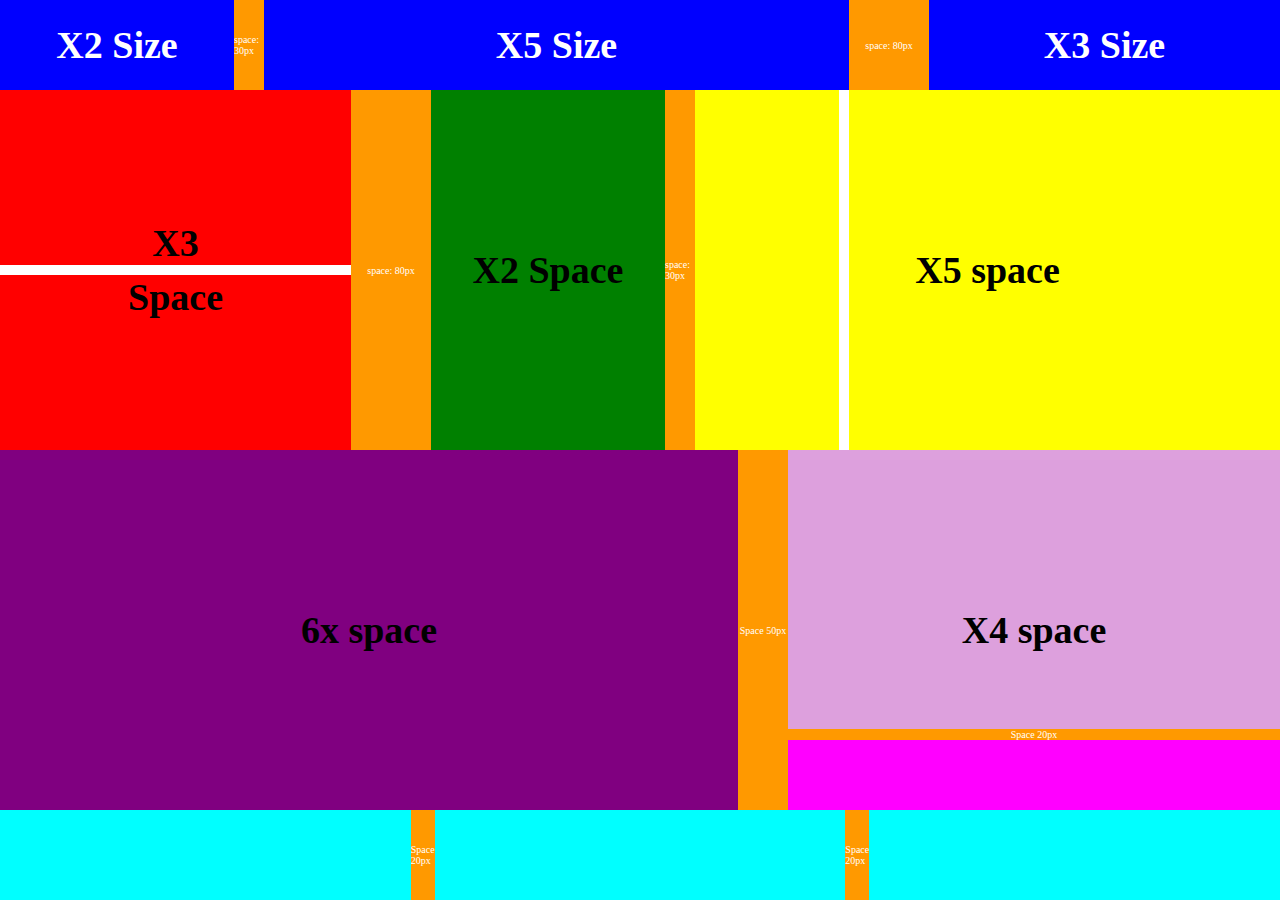
==== index.html @ 56f4979d "made html more readable by indenting child tags (they used to be on a single line)" ====
<!DOCTYPE html>
<html lang="en">
  <head>
    <meta charset="UTF-8" />
    <meta name="viewport" content="width=device-width, initial-scale=1.0" />
    <link rel="stylesheet" href="./assets/css/styles.css" />
    <title>Flex Box | Hard</title>
  </head>
  <body>
    <header>
      <div class="x2">
        <h2>X2 Size</h2>
      </div>
      <div class="space30">
        <p>space: 30px</p>
      </div>
      <div class="x5">
        <h2>X5 Size</h2>
      </div>
      <div class="space80">space: 80px</div>
      <div class="x3">
        <h2>X3 Size</h2>
      </div>
    </header>
    <main>
      <div class="first-row">
        <div class="red">
          <div class="text-end">
            <h2>X3</h2>
          </div>
          <div class="text-top">
            <h2>Space</h2>
          </div>
        </div>
        <div class="space80">space: 80px</div>
        <div class="green">
          <h2>X2 Space</h2>
        </div>
        <div class="space30">space: 30px</div>
        <div class="yellow">
          <div class="yellow-1"></div>
          <h2 style="position: absolute">X5 space</h2>
          <div class="yellow-2"></div>
        </div>
      </div>
      <div class="second-row">
        <div class="purple">
          <h2>6x space</h2>
        </div>
        <div class="space50">Space 50px</div>
        <div class="purple-pink">
          <h2 style="position: absolute">X4 space</h2>
          <div class="pink"></div>
          <div class="space20">Space 20px</div>
          <div class="purple1"></div>
        </div>
      </div>
    </main>
    <footer>
      <div class="footer"></div>
      <div class="space20">Space 20px</div>
      <div class="footer"></div>
      <div class="space20">Space 20px</div>
      <div class="footer"></div>
    </footer>
  </body>
</html>
---- assets/css/styles.css ----
* {
  padding: 0;
  margin: 0;
}

html,
body {
  margin: 0;
}

header {
  display: flex;
  align-items: center;
  justify-content: center;
  height: 10vh;
  background-color: blue;
}
h2 {
  font-size: 38px;
}
header > .space30,
header > .space80 {
  height: 10vh;
}
.space20 {
  width: 30px;
}
.space30 {
  width: 30px;
}
.space50 {
  width: 50px;
}
.space80 {
  width: 80px;
}

.purple-pink > .space20 {
  width: 100%;
}

.space20,
.space50,
.space30,
.space80 {
  color: white;
  background-color: rgb(255, 153, 0);
  display: flex;
  align-items: center;
  justify-content: center;
  font-size: 10px;
}

.x2 {
  flex: 2;
}

.x5 {
  flex: 5;
}
.x3 {
  flex: 3;
}

.x2,
.x5,
.x3 {
  background-color: blue;
  color: white;
  display: flex;
  align-items: center;
  justify-content: center;
}

main {
  display: flex;
  flex-direction: column;
}

.first-row {
  display: flex;
  flex-direction: row;
  height: 40vh;
}

.red {
  flex: 3;
  display: flex;
  flex-direction: column;
  gap: 10px;
}

.text-end {
  flex: 1;
  display: flex;
  background-color: red;
  justify-content: center;
  align-items: end;
}

.text-top {
  flex: 1;
  justify-content: center;
  display: flex;
  background-color: red;
}

.green {
  flex: 2;
  display: flex;
  justify-content: center;
  align-items: center;
  background-color: green;
}

.yellow {
  flex: 5;
  display: flex;
  justify-content: center;
  align-items: center;
  gap: 10px;
}

.yellow-1 {
  flex: 1;
  background-color: yellow;
  height: 100%;
}
.yellow-2 {
  flex: 3;
  display: flex;
  align-items: center;
  background-color: yellow;
  height: 100%;
}

.yellow-2 > h2 {
  margin-left: 50px;
}

.second-row {
  display: flex;
  flex-direction: row;
  height: 40vh;
}

.purple {
  flex: 6;
  display: flex;
  justify-content: center;
  align-items: center;
  background-color: purple;
}

.purple-pink {
  flex: 4;
  display: flex;
  justify-content: center;
  align-items: center;
  flex-direction: column;
}
.pink {
  flex: 4;
  display: flex;
  justify-content: center;
  align-items: center;
  background-color: plum;
  width: 100%;
}

.purple1 {
  flex: 1;
  background-color: rgb(255, 0, 255);
  width: 100%;
}

footer {
  display: flex;
  justify-content: space-between;
  height: 10vh;
}

.footer {
  background-color: aqua;
  height: 100%;
  width: 100%;
}
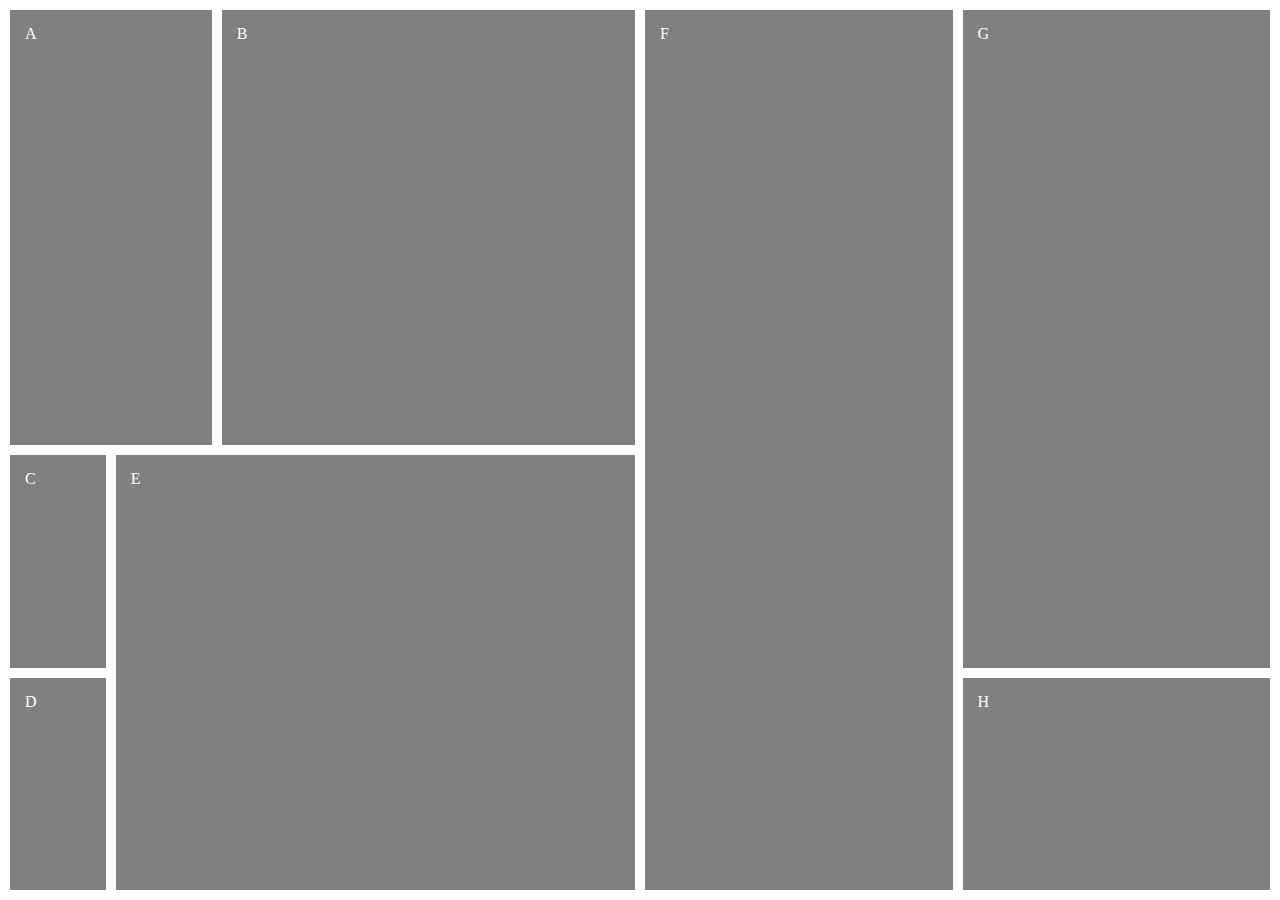
==== commit f917f793: "Easy grid(flexbox medium) assignment (lecture 7)" ====
--- a/index.html
+++ b/index.html
@@ -2,66 +2,22 @@
 <html lang="en">
   <head>
     <meta charset="UTF-8" />
+    <meta http-equiv="X-UA-Compatible" content="IE=edge" />
     <meta name="viewport" content="width=device-width, initial-scale=1.0" />
     <link rel="stylesheet" href="./assets/css/styles.css" />
-    <title>Flex Box | Hard</title>
+    <title>Lecture 7 - Grid</title>
   </head>
   <body>
-    <header>
-      <div class="x2">
-        <h2>X2 Size</h2>
-      </div>
-      <div class="space30">
-        <p>space: 30px</p>
-      </div>
-      <div class="x5">
-        <h2>X5 Size</h2>
-      </div>
-      <div class="space80">space: 80px</div>
-      <div class="x3">
-        <h2>X3 Size</h2>
-      </div>
-    </header>
     <main>
-      <div class="first-row">
-        <div class="red">
-          <div class="text-end">
-            <h2>X3</h2>
-          </div>
-          <div class="text-top">
-            <h2>Space</h2>
-          </div>
-        </div>
-        <div class="space80">space: 80px</div>
-        <div class="green">
-          <h2>X2 Space</h2>
-        </div>
-        <div class="space30">space: 30px</div>
-        <div class="yellow">
-          <div class="yellow-1"></div>
-          <h2 style="position: absolute">X5 space</h2>
-          <div class="yellow-2"></div>
-        </div>
-      </div>
-      <div class="second-row">
-        <div class="purple">
-          <h2>6x space</h2>
-        </div>
-        <div class="space50">Space 50px</div>
-        <div class="purple-pink">
-          <h2 style="position: absolute">X4 space</h2>
-          <div class="pink"></div>
-          <div class="space20">Space 20px</div>
-          <div class="purple1"></div>
-        </div>
-      </div>
+      <div class="grid_item a">A</div>
+      <div class="grid_item b">B</div>
+      <div class="grid_item c">C</div>
+      <div class="grid_item d">D</div>
+      <div class="grid_item e">E</div>
+      <div class="grid_item f">F</div>
+      <div class="grid_item g">G</div>
+      <div class="grid_item h">H</div>
     </main>
-    <footer>
-      <div class="footer"></div>
-      <div class="space20">Space 20px</div>
-      <div class="footer"></div>
-      <div class="space20">Space 20px</div>
-      <div class="footer"></div>
-    </footer>
+    <footer></footer>
   </body>
 </html>
--- a/assets/css/styles.css
+++ b/assets/css/styles.css
@@ -1,187 +1,50 @@
 * {
+  margin: 0;
   padding: 0;
-  margin: 0;
-}
-
-html,
-body {
-  margin: 0;
-}
-
-header {
-  display: flex;
-  align-items: center;
-  justify-content: center;
-  height: 10vh;
-  background-color: blue;
-}
-h2 {
-  font-size: 38px;
-}
-header > .space30,
-header > .space80 {
-  height: 10vh;
-}
-.space20 {
-  width: 30px;
-}
-.space30 {
-  width: 30px;
-}
-.space50 {
-  width: 50px;
-}
-.space80 {
-  width: 80px;
-}
-
-.purple-pink > .space20 {
-  width: 100%;
-}
-
-.space20,
-.space50,
-.space30,
-.space80 {
-  color: white;
-  background-color: rgb(255, 153, 0);
-  display: flex;
-  align-items: center;
-  justify-content: center;
-  font-size: 10px;
-}
-
-.x2 {
-  flex: 2;
-}
-
-.x5 {
-  flex: 5;
-}
-.x3 {
-  flex: 3;
-}
-
-.x2,
-.x5,
-.x3 {
-  background-color: blue;
-  color: white;
-  display: flex;
-  align-items: center;
-  justify-content: center;
+  box-sizing: border-box;
 }
 
 main {
-  display: flex;
-  flex-direction: column;
+  padding: 10px;
+  width: 100%;
+  height: 100vh;
+  display: grid;
+  grid-template-columns: repeat(12, 1fr);
+  grid-template-rows: repeat(4, 1fr);
+  gap: 10px;
+}
+.grid_item {
+  background-color: grey;
+  color: white;
+  padding: 15px;
 }
 
-.first-row {
-  display: flex;
-  flex-direction: row;
-  height: 40vh;
+.a {
+  grid-column: 1 / 3;
+  grid-row: 1 / 3;
 }
-
-.red {
-  flex: 3;
-  display: flex;
-  flex-direction: column;
-  gap: 10px;
+.b {
+  grid-column: 3 / 7;
+  grid-row: 1 / 3;
 }
-
-.text-end {
-  flex: 1;
-  display: flex;
-  background-color: red;
-  justify-content: center;
-  align-items: end;
+.c {
+  grid-column: 1/ 2;
 }
-
-.text-top {
-  flex: 1;
-  justify-content: center;
-  display: flex;
-  background-color: red;
+.d {
+  grid-column: 1 / 2;
 }
-
-.green {
-  flex: 2;
-  display: flex;
-  justify-content: center;
-  align-items: center;
-  background-color: green;
+.e {
+  grid-column: 2 / 7;
+  grid-row: 3 / 5;
 }
-
-.yellow {
-  flex: 5;
-  display: flex;
-  justify-content: center;
-  align-items: center;
-  gap: 10px;
+.f {
+  grid-column: 7 / 10;
+  grid-row: 1 / 5;
 }
-
-.yellow-1 {
-  flex: 1;
-  background-color: yellow;
-  height: 100%;
+.g {
+  grid-column: 10 / 13;
+  grid-row: 1 / 4;
 }
-.yellow-2 {
-  flex: 3;
-  display: flex;
-  align-items: center;
-  background-color: yellow;
-  height: 100%;
+.h {
+  grid-column: 10 / 13;
 }
-
-.yellow-2 > h2 {
-  margin-left: 50px;
-}
-
-.second-row {
-  display: flex;
-  flex-direction: row;
-  height: 40vh;
-}
-
-.purple {
-  flex: 6;
-  display: flex;
-  justify-content: center;
-  align-items: center;
-  background-color: purple;
-}
-
-.purple-pink {
-  flex: 4;
-  display: flex;
-  justify-content: center;
-  align-items: center;
-  flex-direction: column;
-}
-.pink {
-  flex: 4;
-  display: flex;
-  justify-content: center;
-  align-items: center;
-  background-color: plum;
-  width: 100%;
-}
-
-.purple1 {
-  flex: 1;
-  background-color: rgb(255, 0, 255);
-  width: 100%;
-}
-
-footer {
-  display: flex;
-  justify-content: space-between;
-  height: 10vh;
-}
-
-.footer {
-  background-color: aqua;
-  height: 100%;
-  width: 100%;
-}
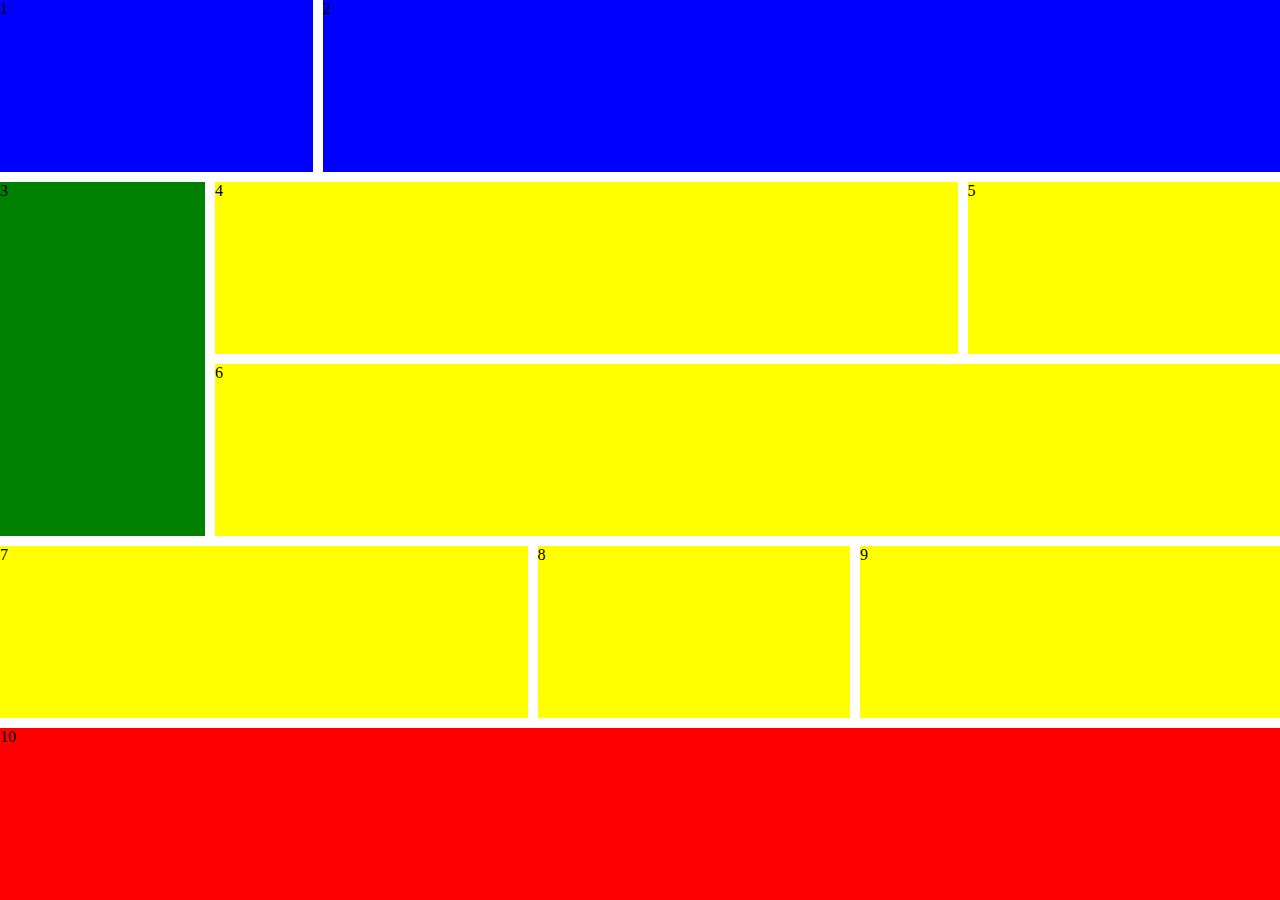
==== commit 79e55689: "Class work with grid and responsive design" ====
--- a/index.html
+++ b/index.html
@@ -2,22 +2,20 @@
 <html lang="en">
   <head>
     <meta charset="UTF-8" />
-    <meta http-equiv="X-UA-Compatible" content="IE=edge" />
     <meta name="viewport" content="width=device-width, initial-scale=1.0" />
-    <link rel="stylesheet" href="./assets/css/styles.css" />
-    <title>Lecture 7 - Grid</title>
+    <link rel="stylesheet" href="./assets/styles/styles.css" />
+    <title>Responsive Grid</title>
   </head>
   <body>
-    <main>
-      <div class="grid_item a">A</div>
-      <div class="grid_item b">B</div>
-      <div class="grid_item c">C</div>
-      <div class="grid_item d">D</div>
-      <div class="grid_item e">E</div>
-      <div class="grid_item f">F</div>
-      <div class="grid_item g">G</div>
-      <div class="grid_item h">H</div>
-    </main>
-    <footer></footer>
+    <div class="a">1</div>
+    <div class="b">2</div>
+    <div class="c">3</div>
+    <div class="d">4</div>
+    <div class="e">5</div>
+    <div class="f">6</div>
+    <div class="g">7</div>
+    <div class="h">8</div>
+    <div class="i">9</div>
+    <div class="j">10</div>
   </body>
 </html>
--- a/assets/styles/styles.css
+++ b/assets/styles/styles.css
@@ -0,0 +1,114 @@
+* {
+  margin: 0;
+  box-sizing: border-box;
+}
+
+body {
+  height: 100vh;
+  display: grid;
+  grid-template-columns: repeat(12, 1fr);
+  grid-template-rows: repeat(5, 1fr);
+  gap: 10px;
+}
+
+.a {
+  background-color: blue;
+  grid-column: 1/4;
+}
+
+.b {
+  background-color: blue;
+  grid-column: 4/13;
+}
+
+.c {
+  background-color: green;
+  grid-column: 1/3;
+  grid-row: 2/4;
+}
+
+.d {
+  background-color: yellow;
+  grid-column: 3/10;
+}
+
+.e {
+  background-color: yellow;
+  grid-column: 10/13;
+}
+
+.f {
+  background-color: yellow;
+  grid-column: 3/13;
+}
+
+.g {
+  background-color: yellow;
+  grid-column: 1/6;
+}
+
+.h {
+  background-color: yellow;
+  grid-column: 6/9;
+}
+
+.i {
+  background-color: yellow;
+  grid-column: 9/13;
+}
+.j {
+  background-color: red;
+  grid-column: 1/13;
+}
+
+@media screen and (max-width: 800px) {
+  body {
+    grid-template-rows: repeat(7, 1fr);
+  }
+
+  .d {
+    grid-column: 3/13;
+  }
+  .e {
+    grid-column: 3/13;
+  }
+  .f {
+    grid-column: 1/13;
+  }
+  .g {
+    grid-column: 1/13;
+  }
+  .h {
+    grid-column: 1/7;
+  }
+  .i {
+    grid-column: 7/13;
+  }
+}
+
+@media screen and (max-width: 600px) {
+  body {
+    grid-template-rows: repeat(8, 1fr);
+  }
+  .c {
+    display: none;
+  }
+  .d {
+    grid-column: 1/13;
+  }
+  .e {
+    grid-column: 1/13;
+  }
+  .f {
+    grid-column: 1/13;
+  }
+  .g {
+    grid-column: 1/13;
+  }
+  .h {
+    grid-column: 1/13;
+  }
+  .i {
+    grid-column: 1/13;
+  }
+}
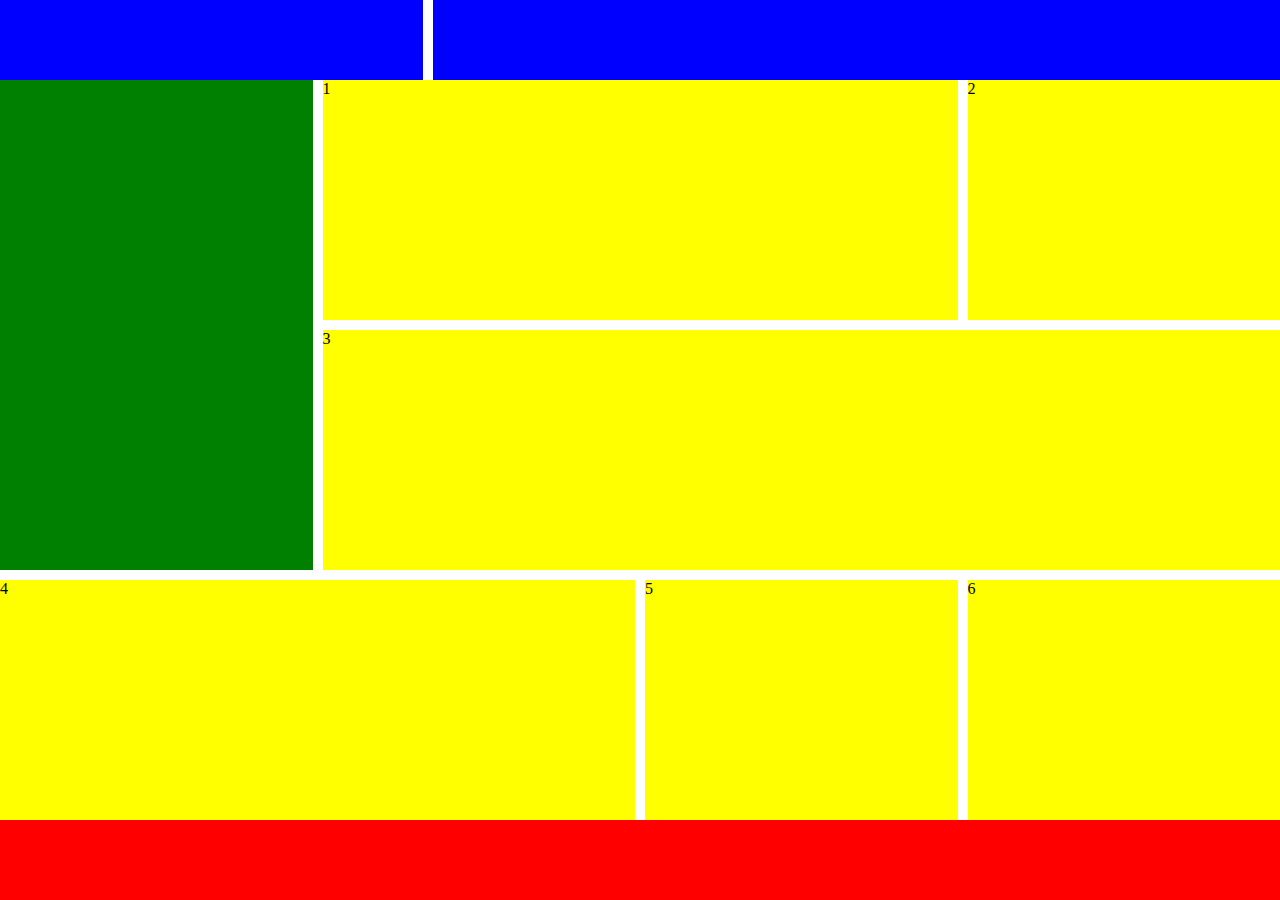
==== commit 4c3bfc49: "Grid responsive lecture with classmates" ====
--- a/index.html
+++ b/index.html
@@ -3,19 +3,23 @@
   <head>
     <meta charset="UTF-8" />
     <meta name="viewport" content="width=device-width, initial-scale=1.0" />
-    <link rel="stylesheet" href="./assets/styles/styles.css" />
-    <title>Responsive Grid</title>
+    <link rel="stylesheet" href="styles.css" />
+    <title>Document</title>
   </head>
   <body>
-    <div class="a">1</div>
-    <div class="b">2</div>
-    <div class="c">3</div>
-    <div class="d">4</div>
-    <div class="e">5</div>
-    <div class="f">6</div>
-    <div class="g">7</div>
-    <div class="h">8</div>
-    <div class="i">9</div>
-    <div class="j">10</div>
+    <header>
+      <div class="b1"></div>
+      <div class="b2"></div>
+    </header>
+    <main>
+      <aside></aside>
+      <div class="yellow1">1</div>
+      <div class="yellow2">2</div>
+      <div class="yellow3">3</div>
+      <div class="yellow4">4</div>
+      <div class="yellow5">5</div>
+      <div class="yellow6">6</div>
+    </main>
+    <footer></footer>
   </body>
 </html>
--- a/styles.css
+++ b/styles.css
@@ -0,0 +1,125 @@
+* {
+  margin: 0;
+  padding: 0;
+}
+
+header {
+  display: flex;
+  height: 80px;
+  gap: 10px;
+}
+
+.b1 {
+  background-color: blue;
+  flex: 1;
+}
+
+.b2 {
+  background-color: blue;
+  flex: 2;
+}
+
+main {
+  display: grid;
+  grid-template-columns: repeat(12, 1fr);
+  grid-template-rows: 1fr 1fr 1fr;
+  height: calc(100vh - 160px);
+  gap: 10px;
+}
+
+aside {
+  background-color: green;
+  grid-row: 1/3;
+  grid-column: 1/4;
+}
+
+.yellow1 {
+  background-color: yellow;
+  grid-column: 4/10;
+}
+
+.yellow2 {
+  background-color: yellow;
+  grid-column: 10/13;
+}
+
+.yellow3 {
+  background-color: yellow;
+  grid-column: 4/13;
+}
+
+.yellow4 {
+  background-color: yellow;
+  grid-column: 1/7;
+}
+
+.yellow5 {
+  background-color: yellow;
+  grid-column: 7/10;
+}
+
+.yellow6 {
+  background-color: yellow;
+  grid-column: 10/13;
+}
+
+footer {
+  background-color: red;
+  height: 80px;
+}
+
+/* Responsive design 800px */
+@media (max-width: 800px) {
+  main {
+    grid-template-rows: repeat(5, 1fr);
+  }
+  .yellow1 {
+    grid-column: 4/13;
+  }
+  .yellow2 {
+    grid-column: 4/13;
+  }
+  .yellow3 {
+    grid-column: 1/13;
+  }
+  .yellow4 {
+    grid-column: 1/13;
+  }
+  .yellow5 {
+    grid-column: 1/7;
+  }
+  .yellow6 {
+    grid-column: 7/13;
+  }
+}
+
+/* Responsive 600px */
+@media (max-width: 600px) {
+  main {
+    grid-template-rows: repeat(6, 1fr);
+  }
+  .b1 {
+    display: none;
+  }
+  aside {
+    display: none;
+  }
+  .yellow1 {
+    grid-column: 1/13;
+  }
+  .yellow2 {
+    grid-column: 1/13;
+  }
+  .yellow3 {
+    grid-column: 1/13;
+  }
+  .yellow4 {
+    grid-column: 1/13;
+  }
+  .yellow5 {
+    grid-column: 1/13;
+  }
+  .yellow6 {
+    grid-column: 1/13;
+  }
+}
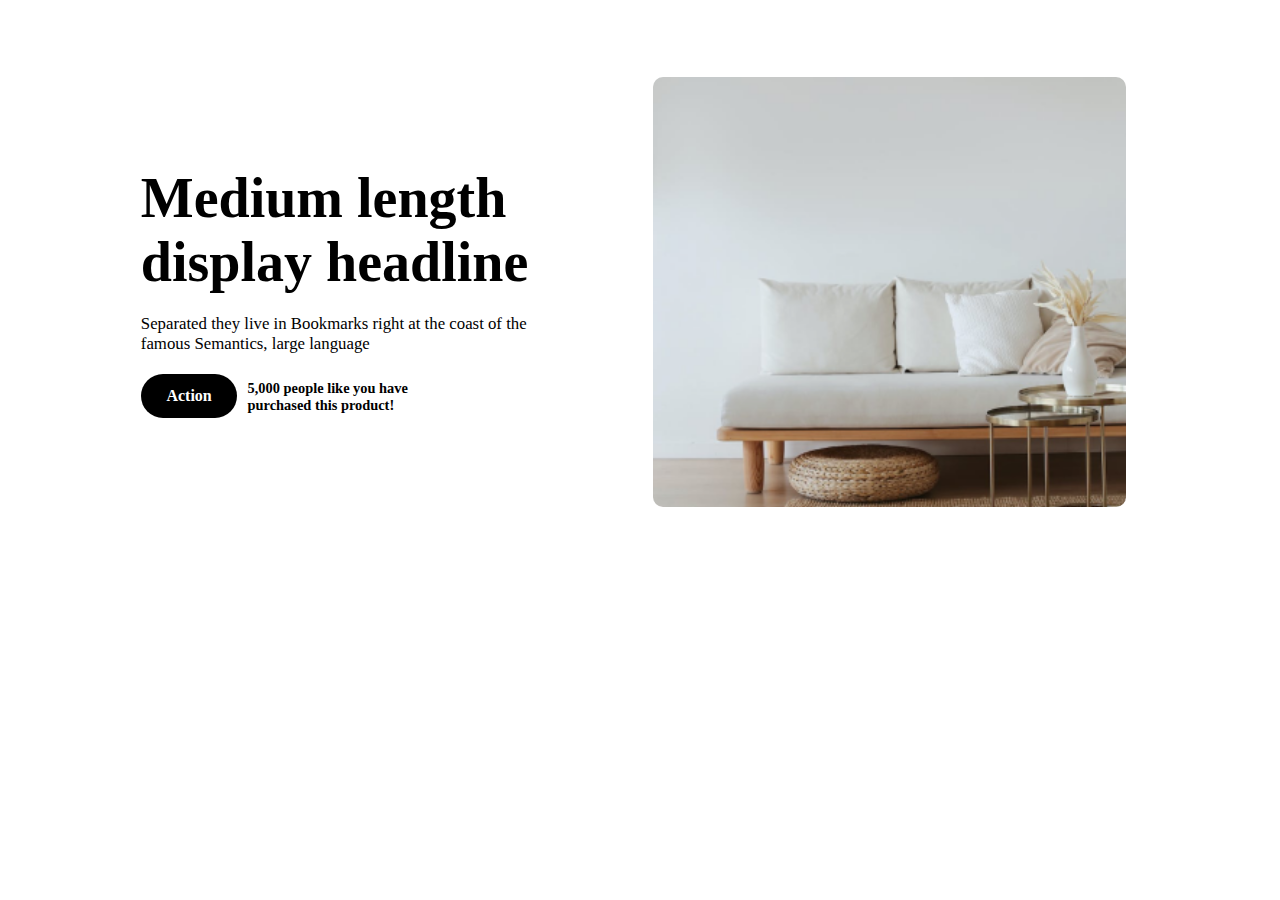
==== commit 29b93f0a: "Initial commit for the sass-assignment" ====
--- a/index.html
+++ b/index.html
@@ -3,23 +3,27 @@
   <head>
     <meta charset="UTF-8" />
     <meta name="viewport" content="width=device-width, initial-scale=1.0" />
-    <link rel="stylesheet" href="styles.css" />
-    <title>Document</title>
+    <link rel="stylesheet" href="./assets/styles/styles.css" />
+    <title>Classwork</title>
   </head>
   <body>
-    <header>
-      <div class="b1"></div>
-      <div class="b2"></div>
-    </header>
-    <main>
-      <aside></aside>
-      <div class="yellow1">1</div>
-      <div class="yellow2">2</div>
-      <div class="yellow3">3</div>
-      <div class="yellow4">4</div>
-      <div class="yellow5">5</div>
-      <div class="yellow6">6</div>
+    <main class="main">
+      <article class="main__article">
+        <h1 class="main__heading">Medium length display headline</h1>
+        <p class="main__paragraph">
+          Separated they live in Bookmarks right at the coast of the famous
+          Semantics, large language
+        </p>
+        <div class="main__container">
+          <button class="main__container__action__btn">Action</button>
+          <div class="main__container__child">
+            <p class="main__container__p">
+              5,000 people like you have purchased this product!
+            </p>
+          </div>
+        </div>
+      </article>
+      <img src="./assets/img/img-3.png" alt="image" class="main__image" />
     </main>
-    <footer></footer>
   </body>
 </html>
--- a/assets/styles/styles.css
+++ b/assets/styles/styles.css
@@ -0,0 +1,102 @@
+* {
+  margin: 0;
+  padding: 0;
+  box-sizing: border-box;
+  font-family: "inter";
+}
+
+html {
+  font-size: 8px;
+}
+
+.main {
+  display: flex;
+  padding: 6% 12% 5% 11%;
+  justify-content: space-between;
+}
+.main__article {
+  width: calc(50% - 82px);
+  display: flex;
+  flex-direction: column;
+  justify-content: center;
+  gap: 20px;
+}
+.main__heading {
+  font-weight: 900;
+  font-size: 7rem;
+}
+.main__paragraph {
+  font-size: 2.1rem;
+  font-weight: 200;
+}
+.main__container {
+  display: flex;
+}
+.main__container__p {
+  font-weight: 600;
+  font-size: 1.8rem;
+  padding-left: 5%;
+  padding-top: 3%;
+}
+.main__container__action__btn {
+  border: none;
+  margin: 0;
+  border-radius: 4rem;
+  padding: 1.6rem 3.2rem;
+  background-color: #000000;
+  color: #ffffff;
+  font-size: 2rem;
+  font-weight: 700;
+}
+.main__container__child {
+  width: 50%;
+}
+.main__image {
+  width: calc(50% - 19px);
+  height: 430px;
+  -o-object-fit: cover;
+     object-fit: cover;
+  border-radius: 10px;
+}
+
+@media screen and (max-width: 1024px) {
+  .main {
+    flex-direction: column;
+    align-items: center;
+    padding: 6%;
+  }
+  .main__article {
+    width: 54%;
+    align-items: center;
+    text-align: center;
+    margin-bottom: 20px;
+  }
+  .main__heading {
+    font-size: 7rem;
+  }
+  .main__image {
+    width: 100%;
+  }
+}
+@media screen and (max-width: 744px) {
+  .main {
+    flex-direction: column;
+    align-items: center;
+    padding: 6%;
+  }
+  .main__article {
+    width: 100%;
+    align-items: center;
+    text-align: center;
+  }
+  .main__heading {
+    font-size: 5rem;
+  }
+  .main__container__action__button {
+    border-radius: 4rem;
+    font-size: 0.9rem;
+  }
+  .main__image {
+    width: 100%;
+  }
+}/*# sourceMappingURL=styles.css.map */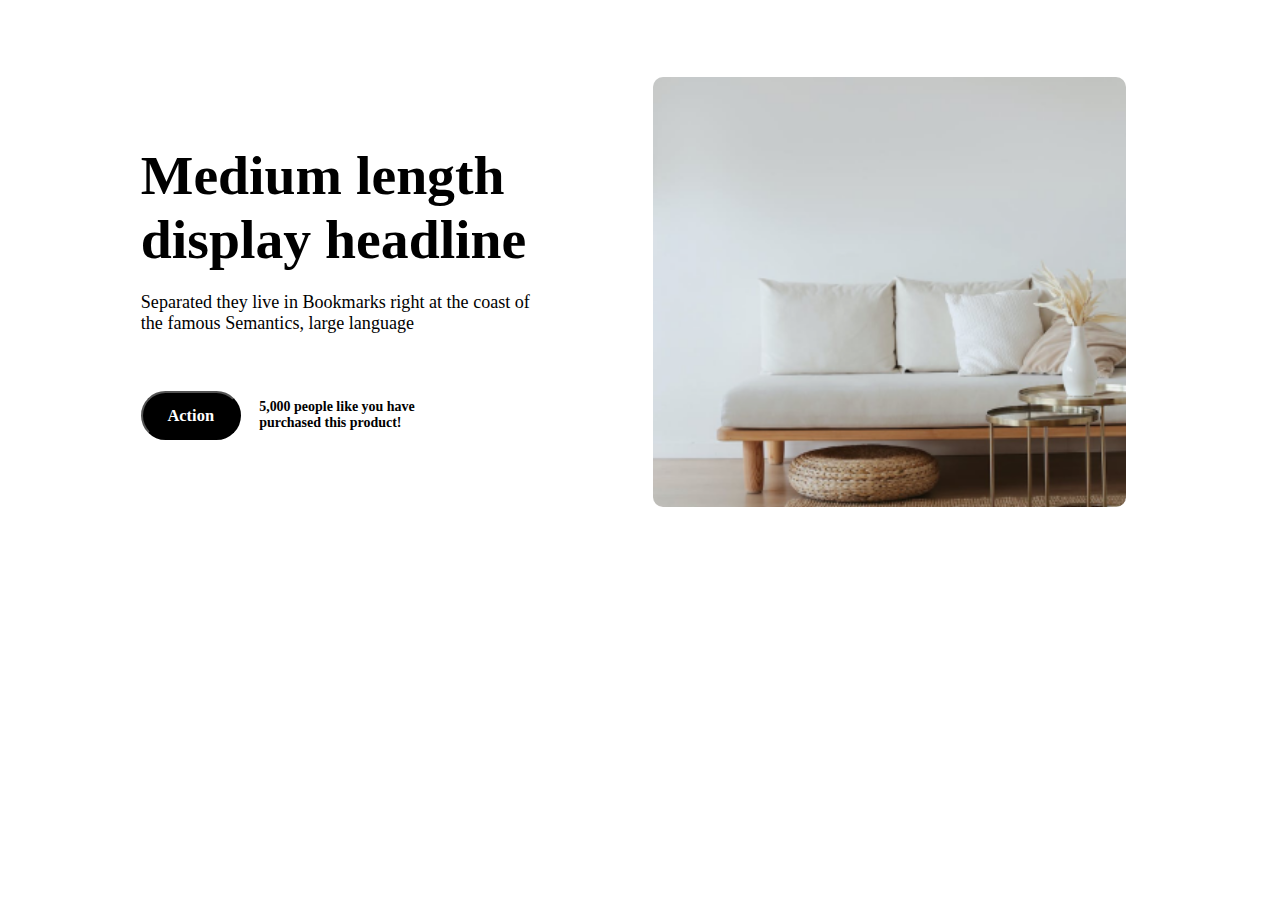
==== commit 711b45d1: "Davitas Leqcia initial commit" ====
--- a/index.html
+++ b/index.html
@@ -3,27 +3,27 @@
   <head>
     <meta charset="UTF-8" />
     <meta name="viewport" content="width=device-width, initial-scale=1.0" />
-    <link rel="stylesheet" href="./assets/styles/styles.css" />
+    <link rel="stylesheet" href="./styles.css" />
     <title>Classwork</title>
   </head>
   <body>
     <main class="main">
       <article class="main__article">
-        <h1 class="main__heading">Medium length display headline</h1>
-        <p class="main__paragraph">
+        <h1 class="main__article__heading">Medium length display headline</h1>
+        <p class="main__article__paragraph">
           Separated they live in Bookmarks right at the coast of the famous
           Semantics, large language
         </p>
-        <div class="main__container">
-          <button class="main__container__action__btn">Action</button>
-          <div class="main__container__child">
-            <p class="main__container__p">
+        <div class="container">
+          <button class="container__button">Action</button>
+          <div class="container__child">
+            <p class="container__child__paragraph">
               5,000 people like you have purchased this product!
             </p>
           </div>
         </div>
       </article>
-      <img src="./assets/img/img-3.png" alt="image" class="main__image" />
+      <img class="main__image" src="./images/img-3.png" alt="image" />
     </main>
   </body>
 </html>
--- a/styles.css
+++ b/styles.css
@@ -0,0 +1,65 @@
+* {
+  margin: 0;
+  padding: 0;
+  box-sizing: border-box;
+  font-family: "inter";
+}
+
+html {
+  font-size: 8.22px;
+}
+
+.main {
+  display: flex;
+  padding: 6% 12% 5% 11%;
+  justify-content: space-between;
+}
+.main__article {
+  width: calc(50% - 82px);
+  display: flex;
+  flex-direction: column;
+  justify-content: center;
+}
+.main__article__heading {
+  font-weight: 900;
+  font-size: 6.78rem;
+}
+.main__article__paragraph {
+  padding-top: 5%;
+  font-weight: 200;
+  font-size: 2.2rem;
+}
+.main__image {
+  width: calc(50% - 19px);
+  height: 430px;
+  -o-object-fit: cover;
+     object-fit: cover;
+  border-radius: 10px;
+}
+
+.container {
+  display: flex;
+  padding-top: 12%;
+  align-items: center;
+}
+.container__button {
+  margin: 0;
+  border-radius: 4rem;
+  padding: 1.5rem 3rem;
+  box-sizing: border-box;
+  background-color: #000000;
+  color: #ffffff;
+  font-size: 2rem;
+  font-weight: 700;
+  margin-right: 2%;
+  margin-top: 2%;
+}
+.container__child {
+  width: 50%;
+}
+.container__child__paragraph {
+  font-weight: 600;
+  font-size: 1.7rem;
+  padding-left: 5%;
+  padding-top: 3%;
+}/*# sourceMappingURL=styles.css.map */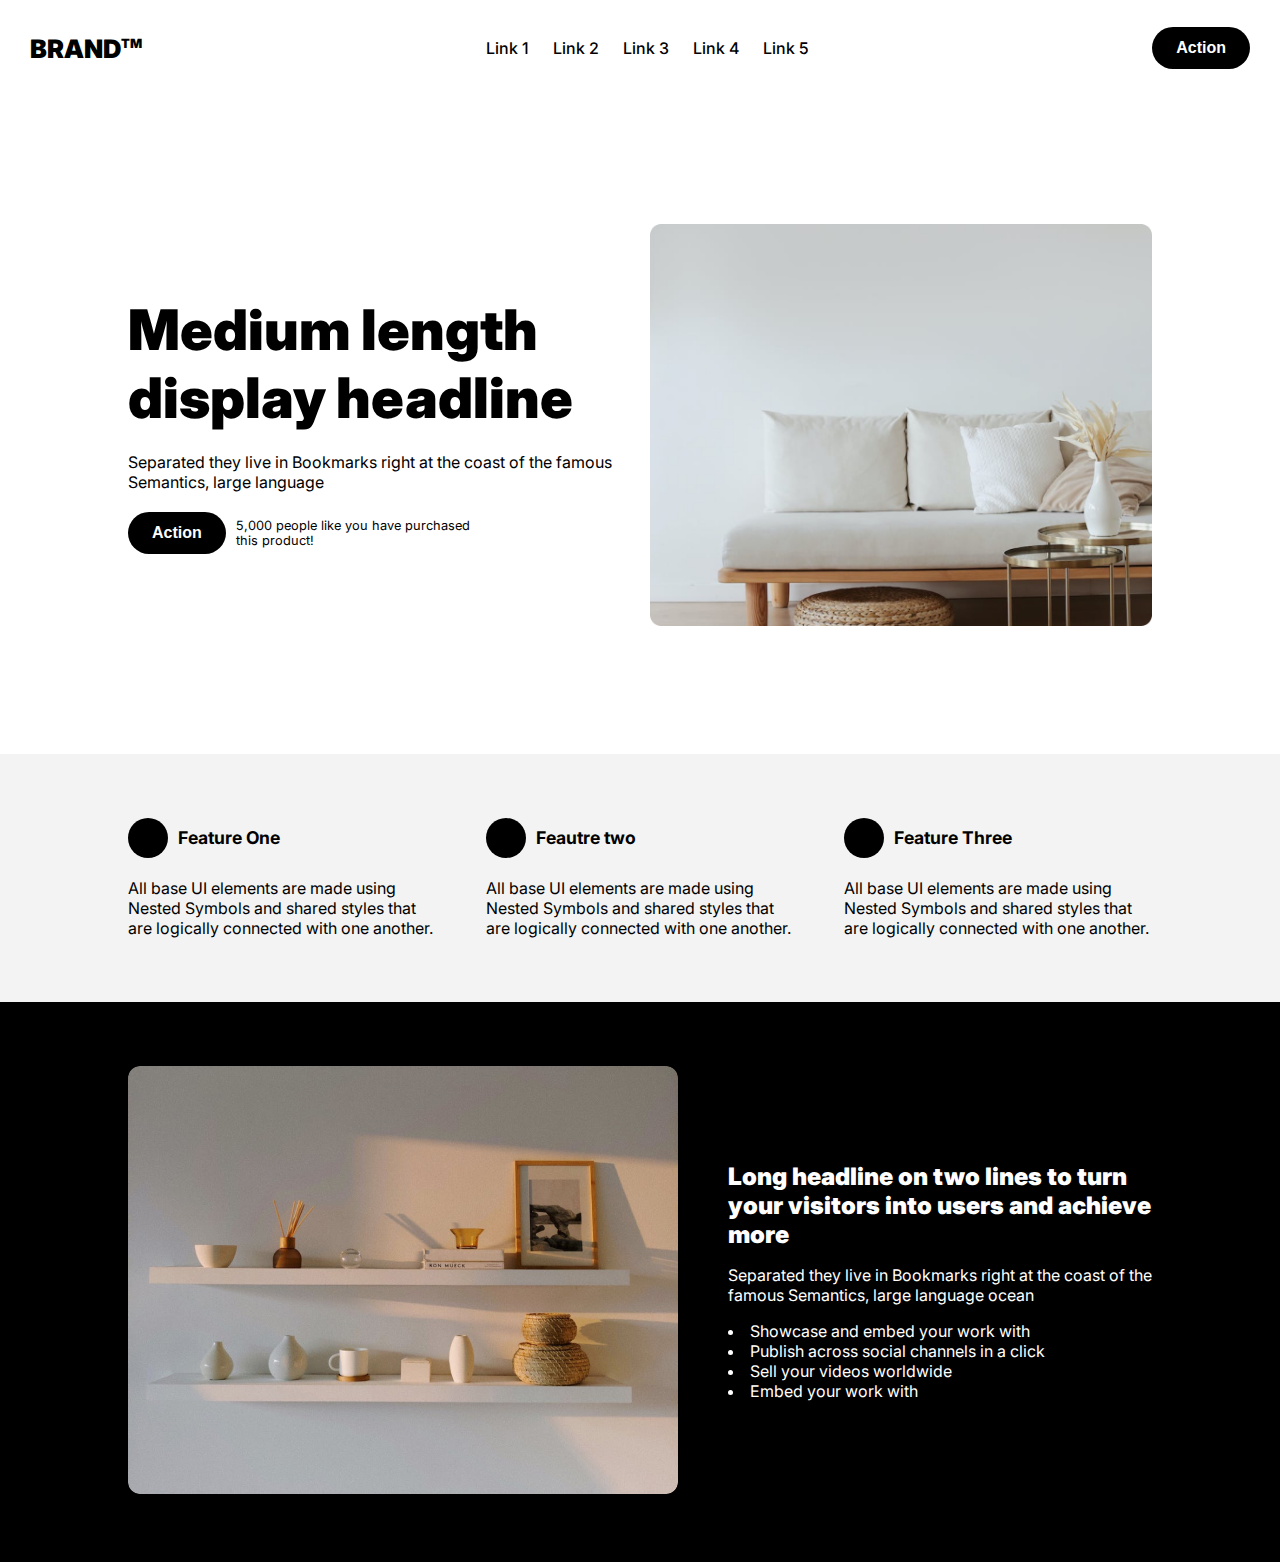
==== commit 9f9308e3: "Figma assignment initial commit" ====
--- a/index.html
+++ b/index.html
@@ -3,27 +3,122 @@
   <head>
     <meta charset="UTF-8" />
     <meta name="viewport" content="width=device-width, initial-scale=1.0" />
-    <link rel="stylesheet" href="./styles.css" />
-    <title>Classwork</title>
+    <link rel="stylesheet" href="./assets/styles/css/styles.css" />
+    <title>Figma Assignment - 2</title>
   </head>
   <body>
-    <main class="main">
-      <article class="main__article">
-        <h1 class="main__article__heading">Medium length display headline</h1>
-        <p class="main__article__paragraph">
-          Separated they live in Bookmarks right at the coast of the famous
-          Semantics, large language
-        </p>
-        <div class="container">
-          <button class="container__button">Action</button>
-          <div class="container__child">
-            <p class="container__child__paragraph">
-              5,000 people like you have purchased this product!
+    <header class="header">
+      <a href="#" class="header__brand">
+        <h1>BRAND<sup>TM</sup></h1>
+      </a>
+      <nav class="header__navigation">
+        <ul class="header__navigation__links">
+          <li><a href="#" class="header__navigation__link">Link 1</a></li>
+          <li><a href="#" class="header__navigation__link">Link 2</a></li>
+          <li><a href="#" class="header__navigation__link">Link 3</a></li>
+          <li><a href="#" class="header__navigation__link">Link 4</a></li>
+          <li><a href="#" class="header__navigation__link">Link 5</a></li>
+        </ul>
+      </nav>
+      <div class="header__burgermenu">
+        <input type="checkbox" />
+        <div class="header__burgermenu__line"></div>
+        <nav class="header__burgermenu__nav">
+          <ul>
+            <li>
+              <a href="#" class="header__burgermenu__nav__link">Link 1</a>
+            </li>
+            <li>
+              <a href="#" class="header__burgermenu__nav__link">Link 2</a>
+            </li>
+            <li>
+              <a href="#" class="header__burgermenu__nav__link">Link 3</a>
+            </li>
+            <li>
+              <a href="#" class="header__burgermenu__nav__link">Link 4</a>
+            </li>
+            <li>
+              <a href="#" class="header__burgermenu__nav__link">Link 5</a>
+            </li>
+          </ul>
+        </nav>
+      </div>
+      <button class="header__actionbtn">Action</button>
+    </header>
+    <main>
+      <section class="hero">
+        <div class="hero__left">
+          <div class="hero__left__top">
+            <h2>Medium length display headline</h2>
+            <p>
+              Separated they live in Bookmarks right at the coast of the famous
+              Semantics, large language
             </p>
           </div>
+          <div class="hero__left__bottom">
+            <button>Action</button>
+            <p>5,000 people like you have purchased this product!</p>
+          </div>
         </div>
-      </article>
-      <img class="main__image" src="./images/img-3.png" alt="image" />
+        <div class="hero__right">
+          <img src="./assets/img/img.png" alt="An image of a bed" />
+        </div>
+      </section>
+      <section class="features">
+        <div class="features__feature">
+          <div class="features__feature__profile">
+            <div class="features__feature__profile__image"></div>
+            <p class="features__feature__profile__name">Feature One</p>
+          </div>
+          <p>
+            All base UI elements are made using Nested Symbols and shared styles
+            that are logically connected with one another.
+          </p>
+        </div>
+        <div class="features__feature">
+          <div class="features__feature__profile">
+            <div class="features__feature__profile__image"></div>
+            <p class="features__feature__profile__name">Feautre two</p>
+          </div>
+          <p>
+            All base UI elements are made using Nested Symbols and shared styles
+            that are logically connected with one another.
+          </p>
+        </div>
+        <div class="features__feature">
+          <div class="features__feature__profile">
+            <div class="features__feature__profile__image"></div>
+            <p class="features__feature__profile__name">Feature Three</p>
+          </div>
+          <p>
+            All base UI elements are made using Nested Symbols and shared styles
+            that are logically connected with one another.
+          </p>
+        </div>
+      </section>
+      <section class="about">
+        <div class="about__left">
+          <img src="./assets/img/img-2.png" alt="About image" />
+        </div>
+        <div class="about__right">
+          <h3>
+            Long headline on two lines to turn your visitors into users and
+            achieve more
+          </h3>
+          <div class="about__right__content">
+            <p>
+              Separated they live in Bookmarks right at the coast of the famous
+              Semantics, large language ocean
+            </p>
+            <ul>
+              <li>Showcase and embed your work with</li>
+              <li>Publish across social channels in a click</li>
+              <li>Sell your videos worldwide</li>
+              <li>Embed your work with</li>
+            </ul>
+          </div>
+        </div>
+      </section>
     </main>
   </body>
 </html>
--- a/assets/styles/css/styles.css
+++ b/assets/styles/css/styles.css
@@ -0,0 +1,395 @@
+@import url("https://fonts.googleapis.com/css2?family=Inter:wght@100..900&display=swap");
+* {
+  padding: 0;
+  margin: 0;
+  box-sizing: border-box;
+}
+
+html {
+  font-size: 16px;
+  font-family: "Inter", sans-serif;
+}
+
+.header {
+  display: flex;
+  justify-content: space-between;
+  align-items: center;
+  margin: 0 30px;
+  height: 96px;
+  position: relative;
+}
+.header__brand {
+  text-decoration: none;
+  color: #000;
+}
+.header__brand h1 {
+  font-size: 1.6rem;
+  font-weight: 900;
+  color: #000;
+}
+.header__brand h1 > sup {
+  font-size: 0.8rem;
+  font-weight: 900;
+}
+.header__navigation__links {
+  display: flex;
+  gap: 24px;
+  list-style: none;
+}
+.header__navigation__link {
+  text-decoration: none;
+  font-size: 1rem;
+  font-weight: 500;
+  color: #000;
+}
+.header__navigation__link:hover {
+  text-decoration: underline;
+}
+.header__actionbtn {
+  background-color: #000;
+  color: #fff;
+  border: none;
+  border-radius: 32px;
+  font-size: 1rem;
+  font-weight: 700;
+  padding: 12px 24px;
+}
+.header__burgermenu {
+  background-color: #000;
+  width: 25px;
+  height: 25px;
+  border-radius: 100%;
+  display: none;
+  align-items: center;
+  justify-content: center;
+  cursor: pointer;
+}
+.header__burgermenu__nav {
+  position: fixed;
+  top: 0;
+  right: -300px;
+  width: 300px;
+  height: 100%;
+  background-color: rgb(255, 255, 255);
+  box-shadow: -5px 0 10px rgba(0, 0, 0, 0.1);
+  padding-top: 96px;
+  transition: right 0.3s;
+}
+.header__burgermenu__nav > ul {
+  list-style: none;
+  display: flex;
+  flex-direction: column;
+  justify-content: center;
+  align-items: center;
+  gap: 20px;
+  padding-top: 20px;
+}
+.header__burgermenu__nav > ul > li {
+  width: 100%;
+  height: 30px;
+  display: flex;
+  justify-content: center;
+  align-items: center;
+}
+.header__burgermenu__nav > ul > li:hover {
+  background-color: rgba(0, 0, 0, 0.1);
+}
+.header__burgermenu__nav > ul > li > a {
+  text-decoration: none;
+  font-size: 1rem;
+  font-weight: 500;
+  color: #000;
+}
+.header__burgermenu__line {
+  width: 15px;
+  height: 1px;
+  background-color: #fff;
+  position: absolute;
+  top: 50%;
+  left: 50%;
+  transform: translate(-50%, -50%);
+  transition: 2s;
+  z-index: 999;
+}
+.header__burgermenu__line::before, .header__burgermenu__line::after {
+  content: "";
+  width: 15px;
+  height: 1px;
+  background-color: #fff;
+  position: absolute;
+  left: 0;
+  z-index: 999;
+}
+.header__burgermenu__line::before {
+  top: -4px;
+}
+.header__burgermenu__line::after {
+  bottom: -4px;
+}
+.header__burgermenu > input[type=checkbox] {
+  cursor: pointer;
+  height: 30px;
+  width: 30px;
+  z-index: 9999;
+  opacity: 0;
+}
+.header__burgermenu > input[type=checkbox]:checked ~ .header__burgermenu__nav {
+  right: 0;
+}
+.header__burgermenu > input[type=checkbox]:checked ~ .header__burgermenu__line::before {
+  top: 0;
+  background-color: #000;
+  transition: 0.3s;
+  transform: rotate(45deg);
+}
+.header__burgermenu > input[type=checkbox]:checked ~ .header__burgermenu__line::after {
+  top: 0;
+  transition: 0.3s;
+  background-color: #000;
+  transform: rotate(-45deg);
+}
+@media screen and (max-width: 600px) {
+  .header__navigation {
+    display: none;
+  }
+  .header__burgermenu {
+    display: flex;
+    position: relative;
+  }
+  .header__actionbtn {
+    display: none;
+  }
+}
+
+.hero {
+  display: flex;
+  justify-content: center;
+  align-items: center;
+  flex-wrap: wrap;
+  gap: 20px;
+  margin: 10%;
+}
+.hero__left {
+  flex: 1;
+  display: flex;
+  flex-direction: column;
+  gap: 20px;
+  max-width: 550px;
+}
+.hero__left__top {
+  display: flex;
+  flex-direction: column;
+  gap: 20px;
+}
+.hero__left__top > h2 {
+  font-size: 3.5rem;
+  font-weight: 900;
+}
+.hero__left__bottom {
+  display: flex;
+  align-items: center;
+  gap: 10px;
+}
+.hero__left__bottom > button {
+  background-color: #000;
+  color: #fff;
+  border: none;
+  border-radius: 32px;
+  font-size: 1rem;
+  font-weight: 700;
+  padding: 12px 24px;
+}
+.hero__left__bottom > p {
+  width: 236px;
+  font-size: 0.8rem;
+  font-weight: 400;
+}
+.hero__right {
+  flex: 1;
+  display: flex;
+  align-items: center;
+  justify-content: center;
+}
+.hero__right > img {
+  margin-left: auto;
+  max-width: 100%;
+  height: auto;
+}
+
+@media screen and (max-width: 1024px) {
+  .hero {
+    flex-direction: column;
+    gap: 50px;
+    text-align: center;
+    margin: 0 20px;
+  }
+  .hero__left__top > h2 {
+    font-size: 3rem;
+    font-weight: 900;
+  }
+  .hero__left__bottom > p {
+    width: 70%;
+  }
+  .hero__right > img {
+    width: 95vw;
+    height: auto;
+    max-height: 450px;
+  }
+}
+@media screen and (max-width: 744px) {
+  .hero {
+    flex-direction: column;
+    gap: 50px;
+    text-align: center;
+    margin: 0 10px;
+  }
+  .hero__left {
+    max-width: 100%;
+  }
+  .hero__left__top > h2 {
+    font-size: 2.5rem;
+    font-weight: 900;
+  }
+  .hero__left__bottom {
+    flex-direction: column;
+  }
+  .hero__right > img {
+    width: 90vw;
+    height: auto;
+    max-height: 450px;
+  }
+}
+.features {
+  display: flex;
+  align-items: center;
+  justify-content: space-around;
+  gap: 50px;
+  background-color: #f3f3f3;
+  padding: 5% 10%;
+}
+.features__feature {
+  display: flex;
+  flex-direction: column;
+  gap: 20px;
+}
+.features__feature__profile {
+  display: flex;
+  align-items: center;
+  gap: 10px;
+}
+.features__feature__profile__image {
+  height: 40px;
+  width: 40px;
+  border-radius: 50%;
+  background-color: #000;
+}
+.features__feature__profile__name {
+  font-size: 1.1rem;
+  font-weight: 700;
+}
+
+@media screen and (max-width: 1024px) {
+  .features {
+    padding: 4% 20px;
+  }
+}
+@media screen and (max-width: 744px) {
+  .features {
+    padding: 4% 20px;
+    flex-direction: column;
+    text-align: center;
+    margin-top: 15px;
+  }
+  .features__feature {
+    align-items: center;
+    justify-content: center;
+  }
+}
+.about {
+  background-color: #000;
+  padding: 5% 10%;
+  display: flex;
+  align-items: center;
+  gap: 50px;
+}
+.about__left > img {
+  border-radius: 12px;
+  height: 428px;
+}
+.about__right {
+  color: #fff;
+  margin-left: auto;
+  max-width: 442px;
+  display: flex;
+  flex-direction: column;
+  justify-content: start;
+  gap: 16px;
+}
+.about__right h3 {
+  font-size: 1.5rem;
+  font-weight: 900;
+}
+.about__right__content {
+  display: flex;
+  flex-direction: column;
+  gap: 16px;
+}
+.about__right__content p {
+  font-size: 1rem;
+  font-weight: 400;
+}
+.about__right__content ul {
+  list-style-position: inside;
+}
+.about__right__content ul li {
+  font-size: 1rem;
+  font-weight: 400;
+}
+
+@media screen and (max-width: 1024px) {
+  .about {
+    flex-direction: column;
+    gap: 30px;
+    padding: 5% 20px;
+  }
+  .about__left > img {
+    width: 95vw;
+  }
+  .about__right {
+    margin-left: 0;
+    flex-direction: row;
+    max-width: none;
+  }
+}
+@media screen and (max-width: 744px) {
+  .about__right {
+    margin-left: 0;
+    flex-direction: column;
+    max-width: none;
+    width: 95vw;
+    text-align: center;
+  }
+  .about__right__content > ul {
+    list-style-position: outside;
+  }
+  .about__right__content > ul > li {
+    text-align: center;
+    margin-left: 20px;
+  }
+}
+@media screen and (max-width: 600px) {
+  .about__right > h3 {
+    font-size: 1rem;
+    font-weight: 900;
+  }
+  .about__right__content > p {
+    font-size: 0.8rem;
+    font-weight: 400;
+  }
+  .about__right__content > ul > li {
+    font-size: 0.8rem;
+    font-weight: 400;
+  }
+}
+
+/*# sourceMappingURL=styles.css.map */
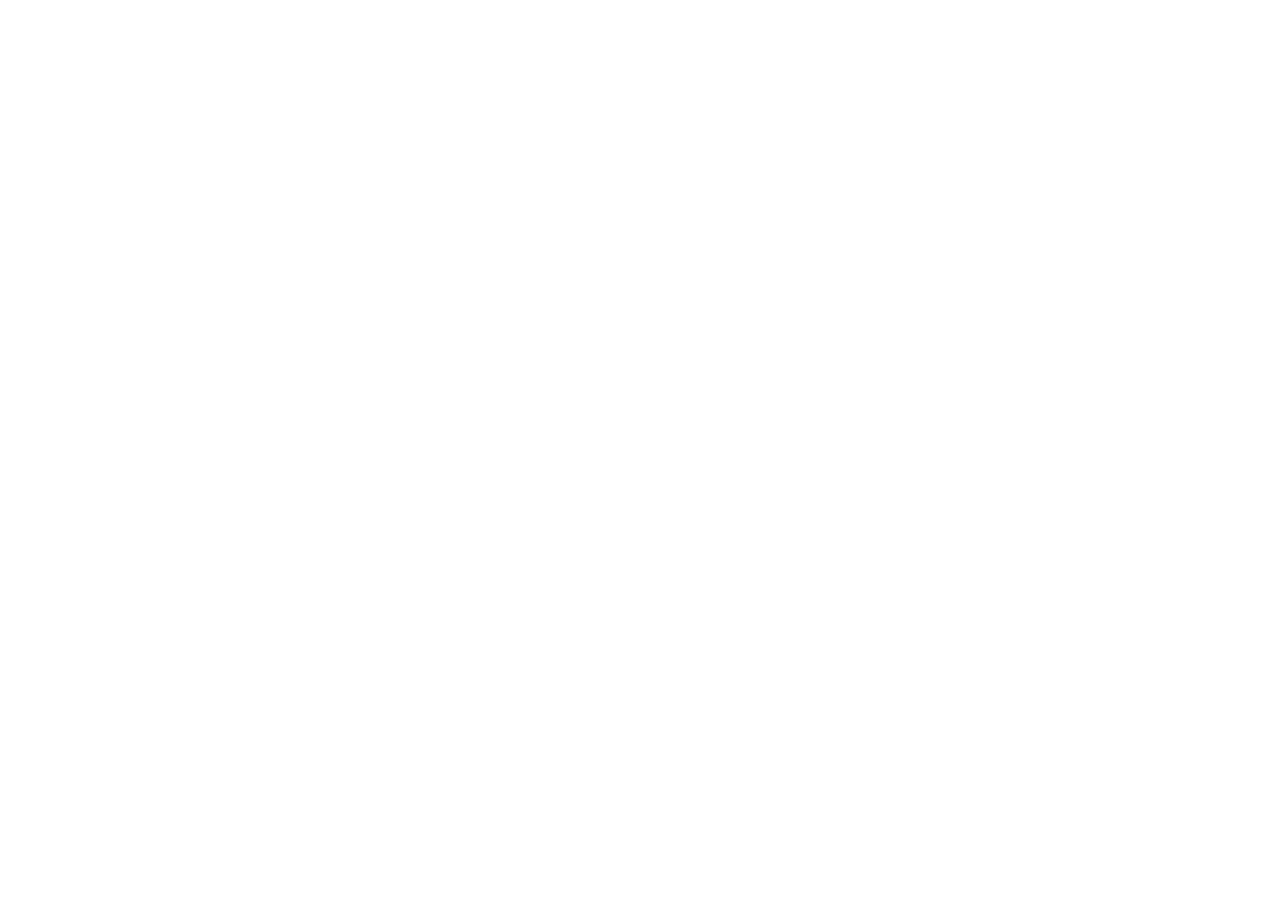
==== commit d9e0affb: "Javscript assignment 3" ====
--- a/index.html
+++ b/index.html
@@ -3,122 +3,9 @@
   <head>
     <meta charset="UTF-8" />
     <meta name="viewport" content="width=device-width, initial-scale=1.0" />
-    <link rel="stylesheet" href="./assets/styles/css/styles.css" />
-    <title>Figma Assignment - 2</title>
+    <title>Document</title>
   </head>
   <body>
-    <header class="header">
-      <a href="#" class="header__brand">
-        <h1>BRAND<sup>TM</sup></h1>
-      </a>
-      <nav class="header__navigation">
-        <ul class="header__navigation__links">
-          <li><a href="#" class="header__navigation__link">Link 1</a></li>
-          <li><a href="#" class="header__navigation__link">Link 2</a></li>
-          <li><a href="#" class="header__navigation__link">Link 3</a></li>
-          <li><a href="#" class="header__navigation__link">Link 4</a></li>
-          <li><a href="#" class="header__navigation__link">Link 5</a></li>
-        </ul>
-      </nav>
-      <div class="header__burgermenu">
-        <input type="checkbox" />
-        <div class="header__burgermenu__line"></div>
-        <nav class="header__burgermenu__nav">
-          <ul>
-            <li>
-              <a href="#" class="header__burgermenu__nav__link">Link 1</a>
-            </li>
-            <li>
-              <a href="#" class="header__burgermenu__nav__link">Link 2</a>
-            </li>
-            <li>
-              <a href="#" class="header__burgermenu__nav__link">Link 3</a>
-            </li>
-            <li>
-              <a href="#" class="header__burgermenu__nav__link">Link 4</a>
-            </li>
-            <li>
-              <a href="#" class="header__burgermenu__nav__link">Link 5</a>
-            </li>
-          </ul>
-        </nav>
-      </div>
-      <button class="header__actionbtn">Action</button>
-    </header>
-    <main>
-      <section class="hero">
-        <div class="hero__left">
-          <div class="hero__left__top">
-            <h2>Medium length display headline</h2>
-            <p>
-              Separated they live in Bookmarks right at the coast of the famous
-              Semantics, large language
-            </p>
-          </div>
-          <div class="hero__left__bottom">
-            <button>Action</button>
-            <p>5,000 people like you have purchased this product!</p>
-          </div>
-        </div>
-        <div class="hero__right">
-          <img src="./assets/img/img.png" alt="An image of a bed" />
-        </div>
-      </section>
-      <section class="features">
-        <div class="features__feature">
-          <div class="features__feature__profile">
-            <div class="features__feature__profile__image"></div>
-            <p class="features__feature__profile__name">Feature One</p>
-          </div>
-          <p>
-            All base UI elements are made using Nested Symbols and shared styles
-            that are logically connected with one another.
-          </p>
-        </div>
-        <div class="features__feature">
-          <div class="features__feature__profile">
-            <div class="features__feature__profile__image"></div>
-            <p class="features__feature__profile__name">Feautre two</p>
-          </div>
-          <p>
-            All base UI elements are made using Nested Symbols and shared styles
-            that are logically connected with one another.
-          </p>
-        </div>
-        <div class="features__feature">
-          <div class="features__feature__profile">
-            <div class="features__feature__profile__image"></div>
-            <p class="features__feature__profile__name">Feature Three</p>
-          </div>
-          <p>
-            All base UI elements are made using Nested Symbols and shared styles
-            that are logically connected with one another.
-          </p>
-        </div>
-      </section>
-      <section class="about">
-        <div class="about__left">
-          <img src="./assets/img/img-2.png" alt="About image" />
-        </div>
-        <div class="about__right">
-          <h3>
-            Long headline on two lines to turn your visitors into users and
-            achieve more
-          </h3>
-          <div class="about__right__content">
-            <p>
-              Separated they live in Bookmarks right at the coast of the famous
-              Semantics, large language ocean
-            </p>
-            <ul>
-              <li>Showcase and embed your work with</li>
-              <li>Publish across social channels in a click</li>
-              <li>Sell your videos worldwide</li>
-              <li>Embed your work with</li>
-            </ul>
-          </div>
-        </div>
-      </section>
-    </main>
+    <script src="./app.js"></script>
   </body>
 </html>
